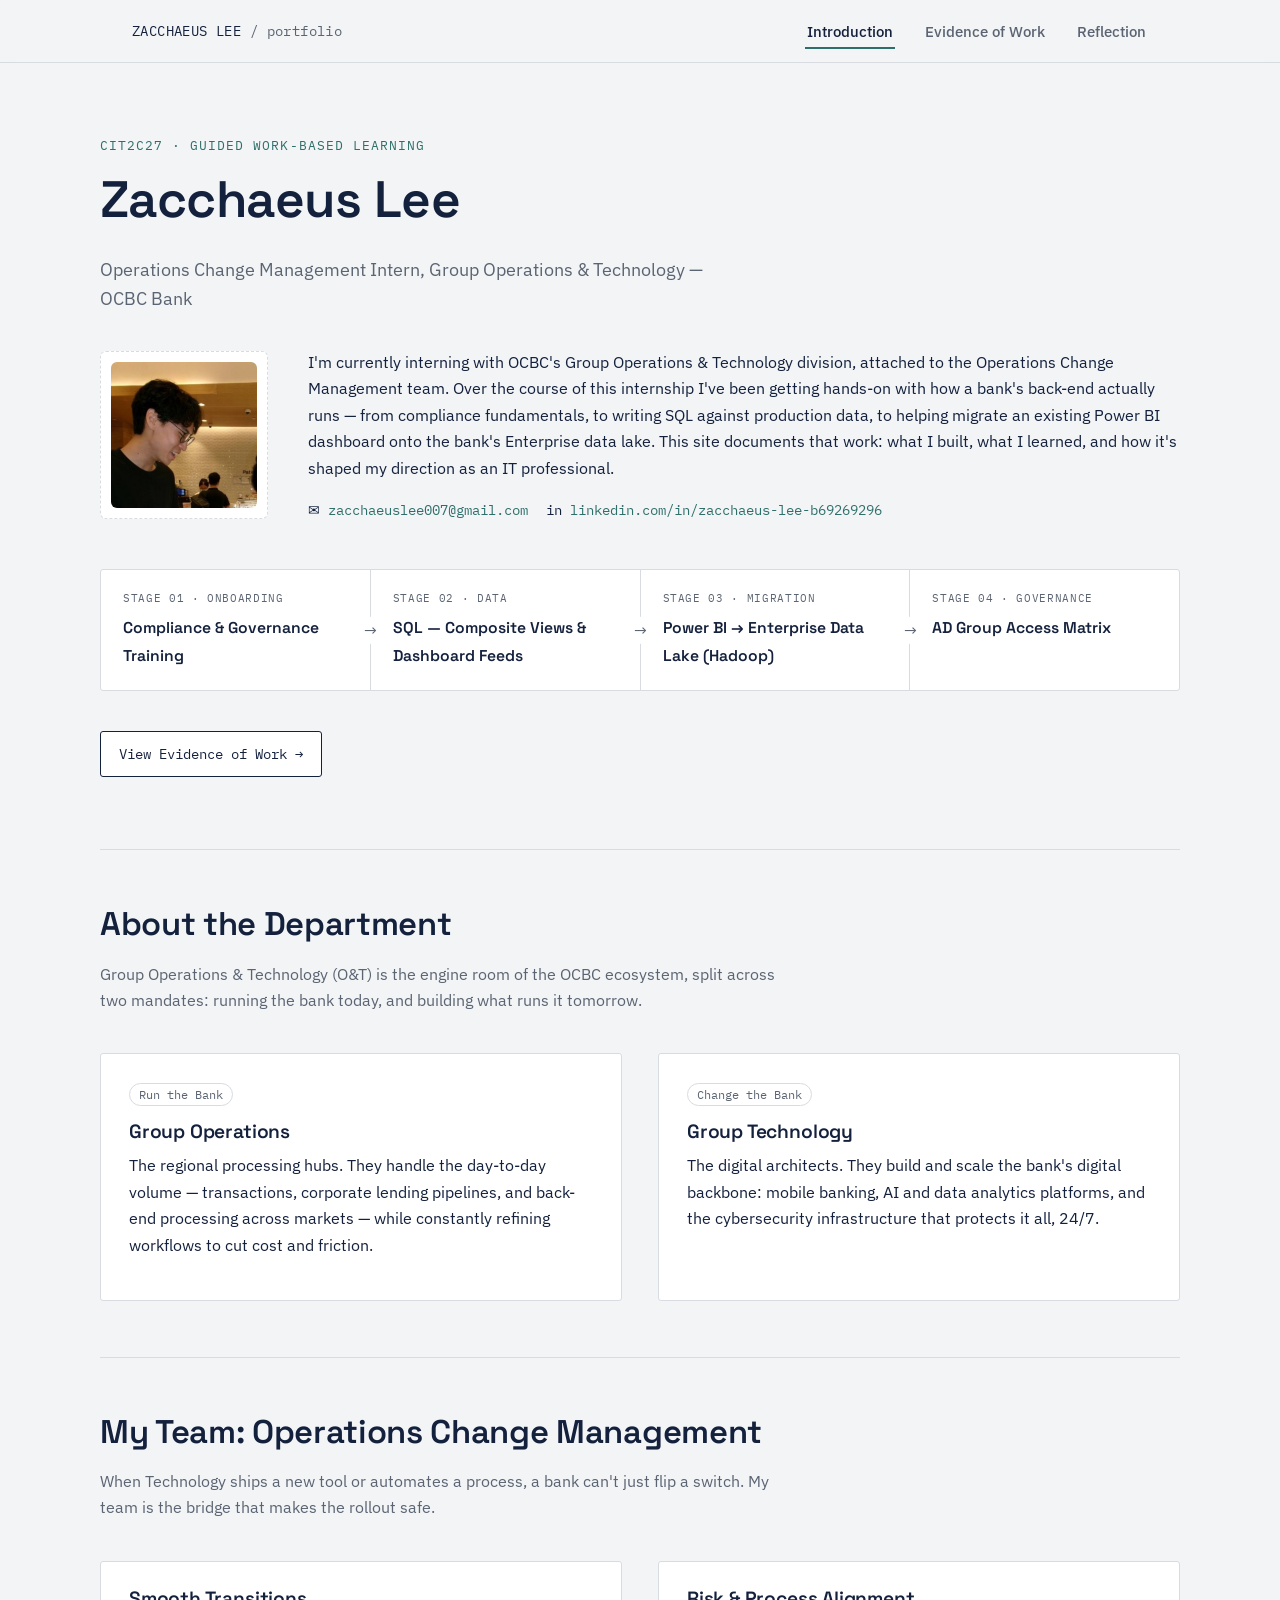
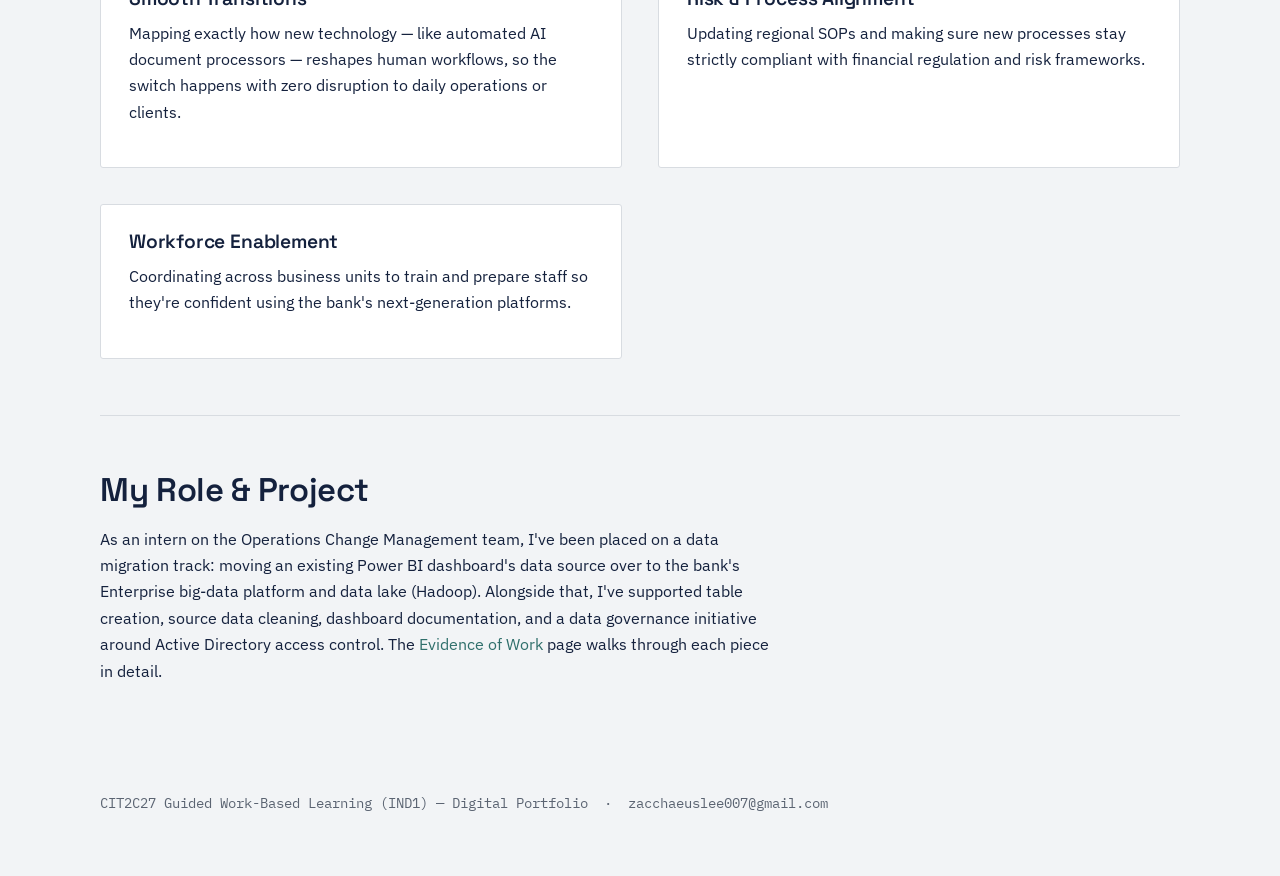
==== index.html @ f44d2886 "Add files via upload" ====
<!DOCTYPE html>
<html lang="en">
<head>
<meta charset="UTF-8">
<meta name="viewport" content="width=device-width, initial-scale=1.0">
<title>Zacchaeus Lee — Digital Portfolio</title>
<meta name="description" content="Digital portfolio for CIT2C27 Guided Work-Based Learning — Operations Change Management Intern, Group Operations &amp; Technology, OCBC.">
<link rel="preconnect" href="https://fonts.googleapis.com">
<link rel="preconnect" href="https://fonts.gstatic.com" crossorigin>
<link href="https://fonts.googleapis.com/css2?family=Space+Grotesk:wght@500;600;700&family=IBM+Plex+Sans:wght@400;500;600&family=IBM+Plex+Mono:wght@400;500&display=swap" rel="stylesheet">
<link rel="stylesheet" href="style.css">
</head>
<body>

<header class="site-header">
  <nav class="nav">
    <div class="nav__brand">ZACCHAEUS LEE <span class="muted">/ portfolio</span></div>
    <button class="nav__toggle" aria-label="Toggle navigation">☰ MENU</button>
    <ul class="nav__links">
      <li><a href="index.html" aria-current="page">Introduction</a></li>
      <li><a href="evidence.html">Evidence of Work</a></li>
      <li><a href="reflection.html">Reflection</a></li>
    </ul>
  </nav>
</header>

<main>

  <section class="hero container">
    <span class="hero__eyebrow">CIT2C27 · Guided Work-Based Learning</span>
    <h1>Zacchaeus Lee</h1>
    <p class="muted" style="font-size:1.1rem; max-width:640px;">
      Operations Change Management Intern, Group Operations &amp; Technology — OCBC Bank
    </p>

    <div class="hero__grid">
      <div class="hero__photo">
        <img src="profile.jpg" alt="Zacchaeus Lee">
      </div>
      <div>
        <p>
          I'm currently interning with OCBC's Group Operations &amp; Technology division, attached to the
          Operations Change Management team. Over the course of this internship I've been getting hands-on
          with how a bank's back-end actually runs — from compliance fundamentals, to writing SQL against
          production data, to helping migrate an existing Power BI dashboard onto the bank's Enterprise data
          lake. This site documents that work: what I built, what I learned, and how it's shaped my direction
          as an IT professional.
        </p>
        <div class="hero__contact">
          <span>✉ <a href="mailto:zacchaeuslee007@gmail.com">zacchaeuslee007@gmail.com</a></span>
          <span>in <a href="https://www.linkedin.com/in/zacchaeus-lee-b69269296" target="_blank" rel="noopener">linkedin.com/in/zacchaeus-lee-b69269296</a></span>
        </div>
      </div>
    </div>

    <!-- Signature element: a pipeline diagram styled on Zacchaeus's own SQL vocabulary
         (his scripts label sources LIVE / DEAD) — reused here as a map of how his
         internship work actually flows, and linking straight to the evidence page. -->
    <div class="pipeline">
      <div class="pipeline__row">
        <div class="pipeline__node">
          <span class="pipeline__label">Stage 01 · Onboarding</span>
          <span class="pipeline__title">Compliance &amp; Governance Training</span>
        </div>
        <div class="pipeline__node">
          <span class="pipeline__label">Stage 02 · Data</span>
          <span class="pipeline__title">SQL — Composite Views &amp; Dashboard Feeds</span>
        </div>
        <div class="pipeline__node">
          <span class="pipeline__label">Stage 03 · Migration</span>
          <span class="pipeline__title">Power BI → Enterprise Data Lake (Hadoop)</span>
        </div>
        <div class="pipeline__node">
          <span class="pipeline__label">Stage 04 · Governance</span>
          <span class="pipeline__title">AD Group Access Matrix</span>
        </div>
      </div>
    </div>
    <p class="mt-lg"><a class="btn" href="evidence.html">View Evidence of Work →</a></p>
  </section>

  <section class="block container">
    <h2>About the Department</h2>
    <p class="muted" style="max-width:680px;">
      Group Operations &amp; Technology (O&amp;T) is the engine room of the OCBC ecosystem, split across
      two mandates: running the bank today, and building what runs it tomorrow.
    </p>
    <div class="two-col mt-lg">
      <div class="card">
        <span class="chip">Run the Bank</span>
        <h3 style="margin-top:14px;">Group Operations</h3>
        <p>
          The regional processing hubs. They handle the day-to-day volume — transactions, corporate
          lending pipelines, and back-end processing across markets — while constantly refining workflows
          to cut cost and friction.
        </p>
      </div>
      <div class="card">
        <span class="chip">Change the Bank</span>
        <h3 style="margin-top:14px;">Group Technology</h3>
        <p>
          The digital architects. They build and scale the bank's digital backbone: mobile banking, AI and
          data analytics platforms, and the cybersecurity infrastructure that protects it all, 24/7.
        </p>
      </div>
    </div>
  </section>

  <section class="block container">
    <h2>My Team: Operations Change Management</h2>
    <p class="muted" style="max-width:680px;">
      When Technology ships a new tool or automates a process, a bank can't just flip a switch. My team
      is the bridge that makes the rollout safe.
    </p>
    <div class="two-col mt-lg">
      <div class="card">
        <h3>Smooth Transitions</h3>
        <p>
          Mapping exactly how new technology — like automated AI document processors — reshapes human
          workflows, so the switch happens with zero disruption to daily operations or clients.
        </p>
      </div>
      <div class="card">
        <h3>Risk &amp; Process Alignment</h3>
        <p>
          Updating regional SOPs and making sure new processes stay strictly compliant with financial
          regulation and risk frameworks.
        </p>
      </div>
      <div class="card">
        <h3>Workforce Enablement</h3>
        <p>
          Coordinating across business units to train and prepare staff so they're confident using the
          bank's next-generation platforms.
        </p>
      </div>
    </div>
  </section>

  <section class="block container">
    <h2>My Role &amp; Project</h2>
    <p style="max-width:680px;">
      As an intern on the Operations Change Management team, I've been placed on a data migration
      track: moving an existing Power BI dashboard's data source over to the bank's Enterprise big-data
      platform and data lake (Hadoop). Alongside that, I've supported table creation, source data cleaning,
      dashboard documentation, and a data governance initiative around Active Directory access control.
      The <a href="evidence.html">Evidence of Work</a> page walks through each piece in detail.
    </p>
  </section>

</main>

<footer class="site-footer container">
  <p>CIT2C27 Guided Work-Based Learning (IND1) — Digital Portfolio &nbsp;·&nbsp;
  <a href="mailto:zacchaeuslee007@gmail.com">zacchaeuslee007@gmail.com</a></p>
</footer>

<script src="main.js"></script>
</body>
</html>
---- style.css ----
/* ============================================================
   ZACCHAEUS LEE — Digital Portfolio
   Design tokens
   ============================================================ */

:root{
  --ink:        #14213D;   /* primary text, headings */
  --ink-soft:   #2B3A5C;
  --slate:      #5B6472;   /* secondary text */
  --paper:      #F2F4F6;   /* page background — cool, not cream */
  --panel:      #FFFFFF;   /* card / panel background */
  --line:       #D8DCE1;   /* hairline borders */
  --teal:       #2F6F6B;   /* accent — pipeline / active */
  --teal-soft:  #E4EEEC;
  --brick:      #A63D40;   /* accent — restricted / flag */
  --brick-soft: #F6E7E6;

  --font-display: 'Space Grotesk', sans-serif;
  --font-body:    'IBM Plex Sans', sans-serif;
  --font-mono:    'IBM Plex Mono', monospace;

  --radius: 3px;
  --maxw: 1080px;
}

*{ box-sizing:border-box; }

html{ scroll-behavior:smooth; }

body{
  margin:0;
  background:var(--paper);
  color:var(--ink);
  font-family:var(--font-body);
  font-size:16px;
  line-height:1.65;
  -webkit-font-smoothing:antialiased;
}

h1,h2,h3,h4{
  font-family:var(--font-display);
  color:var(--ink);
  line-height:1.15;
  margin:0 0 .5em 0;
  letter-spacing:-0.01em;
}

h1{ font-size:clamp(2.2rem, 4vw, 3.4rem); font-weight:600; }
h2{ font-size:clamp(1.5rem, 2.6vw, 2.05rem); font-weight:600; }
h3{ font-size:1.2rem; font-weight:600; }

p{ margin:0 0 1em 0; }

a{ color:var(--teal); text-decoration:none; }
a:hover{ text-decoration:underline; }

:focus-visible{
  outline:2px solid var(--teal);
  outline-offset:2px;
}

.container{
  max-width:var(--maxw);
  margin:0 auto;
  padding:0 32px;
}

/* ---------------- Status tags ----------------
   Borrowed directly from the vocabulary in Zacchaeus's own
   SQL comments ( -- SOURCE 1 - LIVE / -- SOURCE 2 - DEAD ),
   repurposed here to mark which evidence is visible vs.
   withheld for confidentiality. */
.status{
  display:inline-flex;
  align-items:center;
  gap:6px;
  font-family:var(--font-mono);
  font-size:.72rem;
  letter-spacing:.06em;
  text-transform:uppercase;
  padding:4px 10px;
  border-radius:100px;
  border:1px solid transparent;
  white-space:nowrap;
}
.status::before{
  content:'';
  width:6px; height:6px;
  border-radius:50%;
  background:currentColor;
  flex:none;
}
.status--live{
  color:var(--teal);
  background:var(--teal-soft);
  border-color:rgba(47,111,107,.25);
}
.status--restricted{
  color:var(--brick);
  background:var(--brick-soft);
  border-color:rgba(166,61,64,.25);
}

/* ---------------- Nav ---------------- */
.site-header{
  position:sticky; top:0; z-index:50;
  background:rgba(242,244,246,.92);
  backdrop-filter:blur(6px);
  border-bottom:1px solid var(--line);
}
.nav{
  display:flex;
  align-items:center;
  justify-content:space-between;
  padding:18px 32px;
  max-width:var(--maxw);
  margin:0 auto;
}
.nav__brand{
  font-family:var(--font-mono);
  font-size:.85rem;
  color:var(--ink);
  letter-spacing:.03em;
}
.nav__brand strong{ font-weight:600; }
.nav__links{
  display:flex;
  gap:28px;
  list-style:none;
  margin:0; padding:0;
}
.nav__links a{
  color:var(--slate);
  font-size:.92rem;
  font-weight:500;
  padding:6px 2px;
  border-bottom:2px solid transparent;
}
.nav__links a:hover,
.nav__links a[aria-current="page"]{
  color:var(--ink);
  text-decoration:none;
  border-bottom-color:var(--teal);
}
.nav__toggle{
  display:none;
  background:none;
  border:1px solid var(--line);
  border-radius:var(--radius);
  padding:8px 10px;
  font-family:var(--font-mono);
  cursor:pointer;
}

@media (max-width:720px){
  .nav__links{
    position:fixed;
    top:64px; left:0; right:0;
    background:var(--panel);
    border-bottom:1px solid var(--line);
    flex-direction:column;
    gap:0;
    padding:8px 32px 18px;
    display:none;
  }
  .nav__links.open{ display:flex; }
  .nav__links a{ padding:12px 0; border-bottom:1px solid var(--line); }
  .nav__toggle{ display:inline-block; }
}

/* ---------------- Hero (index) ---------------- */
.hero{
  padding:72px 0 56px;
  border-bottom:1px solid var(--line);
}
.hero__eyebrow{
  font-family:var(--font-mono);
  font-size:.8rem;
  letter-spacing:.08em;
  text-transform:uppercase;
  color:var(--teal);
  margin-bottom:14px;
  display:block;
}
.hero__grid{
  display:grid;
  grid-template-columns:auto 1fr;
  gap:40px;
  align-items:center;
  margin-top:36px;
}
.hero__photo{
  width:168px; height:168px;
  border-radius:6px;
  background:var(--panel);
  border:1px dashed var(--line);
  display:flex;
  align-items:center;
  justify-content:center;
  font-family:var(--font-mono);
  font-size:.72rem;
  color:var(--slate);
  text-align:center;
  padding:10px;
  overflow:hidden;
  flex:none;
}
.hero__photo img{
  width:100%; height:100%;
  object-fit:cover;
  border-radius:6px;
}
.hero__contact{
  margin-top:18px;
  display:flex;
  gap:18px;
  flex-wrap:wrap;
  font-family:var(--font-mono);
  font-size:.85rem;
}
@media (max-width:640px){
  .hero__grid{ grid-template-columns:1fr; }
  .hero__photo{ width:120px; height:120px; }
}

/* ---------------- Pipeline signature element ---------------- */
.pipeline{
  margin-top:48px;
  border:1px solid var(--line);
  border-radius:var(--radius);
  background:var(--panel);
  overflow-x:auto;
}
.pipeline__row{
  display:flex;
  align-items:stretch;
  min-width:640px;
}
.pipeline__node{
  flex:1;
  padding:20px 22px;
  border-right:1px solid var(--line);
  position:relative;
}
.pipeline__node:last-child{ border-right:none; }
.pipeline__node::after{
  content:'→';
  position:absolute;
  right:-13px; top:50%;
  transform:translateY(-50%);
  color:var(--slate);
  font-size:1rem;
  background:var(--panel);
  width:24px; text-align:center;
  z-index:1;
}
.pipeline__node:last-child::after{ content:''; }
.pipeline__label{
  font-family:var(--font-mono);
  font-size:.68rem;
  letter-spacing:.06em;
  text-transform:uppercase;
  color:var(--slate);
  display:block;
  margin-bottom:6px;
}
.pipeline__title{
  font-family:var(--font-display);
  font-weight:600;
  font-size:.98rem;
}

/* ---------------- Sections ---------------- */
section.block{
  padding:56px 0;
  border-bottom:1px solid var(--line);
}
section.block:last-of-type{ border-bottom:none; }

.two-col{
  display:grid;
  grid-template-columns:1fr 1fr;
  gap:36px;
}
@media (max-width:800px){
  .two-col{ grid-template-columns:1fr; }
}

.card{
  background:var(--panel);
  border:1px solid var(--line);
  border-radius:var(--radius);
  padding:26px 28px;
}

.tag-row{
  display:flex;
  gap:8px;
  flex-wrap:wrap;
  margin-bottom:14px;
}
.chip{
  font-family:var(--font-mono);
  font-size:.72rem;
  padding:3px 9px;
  border:1px solid var(--line);
  border-radius:100px;
  color:var(--slate);
}

/* ---------------- Evidence / Reflection page layout ---------------- */
.page-head{
  padding:52px 0 32px;
  border-bottom:1px solid var(--line);
}
.layout{
  display:grid;
  grid-template-columns:220px 1fr;
  gap:48px;
  padding:48px 0 80px;
  align-items:start;
}
@media (max-width:860px){
  .layout{ grid-template-columns:1fr; }
}
.toc{
  position:sticky;
  top:88px;
}
.toc__label{
  font-family:var(--font-mono);
  font-size:.7rem;
  letter-spacing:.08em;
  text-transform:uppercase;
  color:var(--slate);
  margin-bottom:12px;
  display:block;
}
.toc ul{ list-style:none; margin:0; padding:0; }
.toc li{ margin-bottom:2px; }
.toc a{
  display:block;
  font-size:.88rem;
  color:var(--slate);
  padding:7px 0 7px 14px;
  border-left:2px solid var(--line);
}
.toc a:hover{ color:var(--ink); text-decoration:none; border-left-color:var(--teal); }

.item{
  margin-bottom:64px;
  scroll-margin-top:88px;
}
.item__head{
  display:flex;
  align-items:baseline;
  justify-content:space-between;
  gap:16px;
  flex-wrap:wrap;
  margin-bottom:10px;
}
.item__meta{
  font-family:var(--font-mono);
  font-size:.78rem;
  color:var(--slate);
  margin-bottom:20px;
}

.confidential-note{
  border:1px solid rgba(166,61,64,.3);
  background:var(--brick-soft);
  border-radius:var(--radius);
  padding:16px 18px;
  font-size:.92rem;
  color:var(--ink-soft);
  margin:16px 0 22px;
}
.confidential-note strong{ color:var(--brick); }

pre{
  margin:0;
  background:#0F1B2E;
  color:#E4E9F0;
  border-radius:var(--radius);
  padding:20px 22px;
  overflow-x:auto;
  font-family:var(--font-mono);
  font-size:.82rem;
  line-height:1.6;
}
pre code{ font-family:inherit; }
.code-caption{
  font-family:var(--font-mono);
  font-size:.72rem;
  color:var(--slate);
  margin-top:8px;
}

.cert-grid{
  display:grid;
  grid-template-columns:repeat(3, 1fr);
  gap:16px;
  margin-top:8px;
}
@media (max-width:720px){
  .cert-grid{ grid-template-columns:repeat(2, 1fr); }
}
@media (max-width:480px){
  .cert-grid{ grid-template-columns:1fr; }
}
.cert{
  border:1px solid var(--line);
  border-radius:var(--radius);
  overflow:hidden;
  background:var(--panel);
}
.cert img{
  width:100%; display:block;
  border-bottom:1px solid var(--line);
}
.cert__cap{
  padding:10px 12px;
  font-size:.8rem;
  color:var(--slate);
}

/* ---------------- Reflection cards ---------------- */
.reflect-grid{
  display:grid;
  grid-template-columns:repeat(3, 1fr);
  gap:18px;
}
@media (max-width:800px){
  .reflect-grid{ grid-template-columns:1fr; }
}
.reflect-card{
  border:1px solid var(--line);
  background:var(--panel);
  border-radius:var(--radius);
  padding:20px 22px;
}
.reflect-card__label{
  font-family:var(--font-mono);
  font-size:.7rem;
  letter-spacing:.06em;
  text-transform:uppercase;
  color:var(--teal);
  display:block;
  margin-bottom:10px;
}

/* ---------------- Footer ---------------- */
.site-footer{
  padding:36px 0 48px;
  color:var(--slate);
  font-size:.85rem;
  font-family:var(--font-mono);
}
.site-footer a{ color:var(--slate); }

/* ---------------- Utility ---------------- */
.btn{
  display:inline-flex;
  align-items:center;
  gap:8px;
  font-family:var(--font-mono);
  font-size:.85rem;
  color:var(--ink);
  background:var(--panel);
  border:1px solid var(--ink);
  padding:11px 18px;
  border-radius:var(--radius);
}
.btn:hover{ background:var(--ink); color:var(--paper); text-decoration:none; }
.mt-lg{ margin-top:40px; }
.muted{ color:var(--slate); }
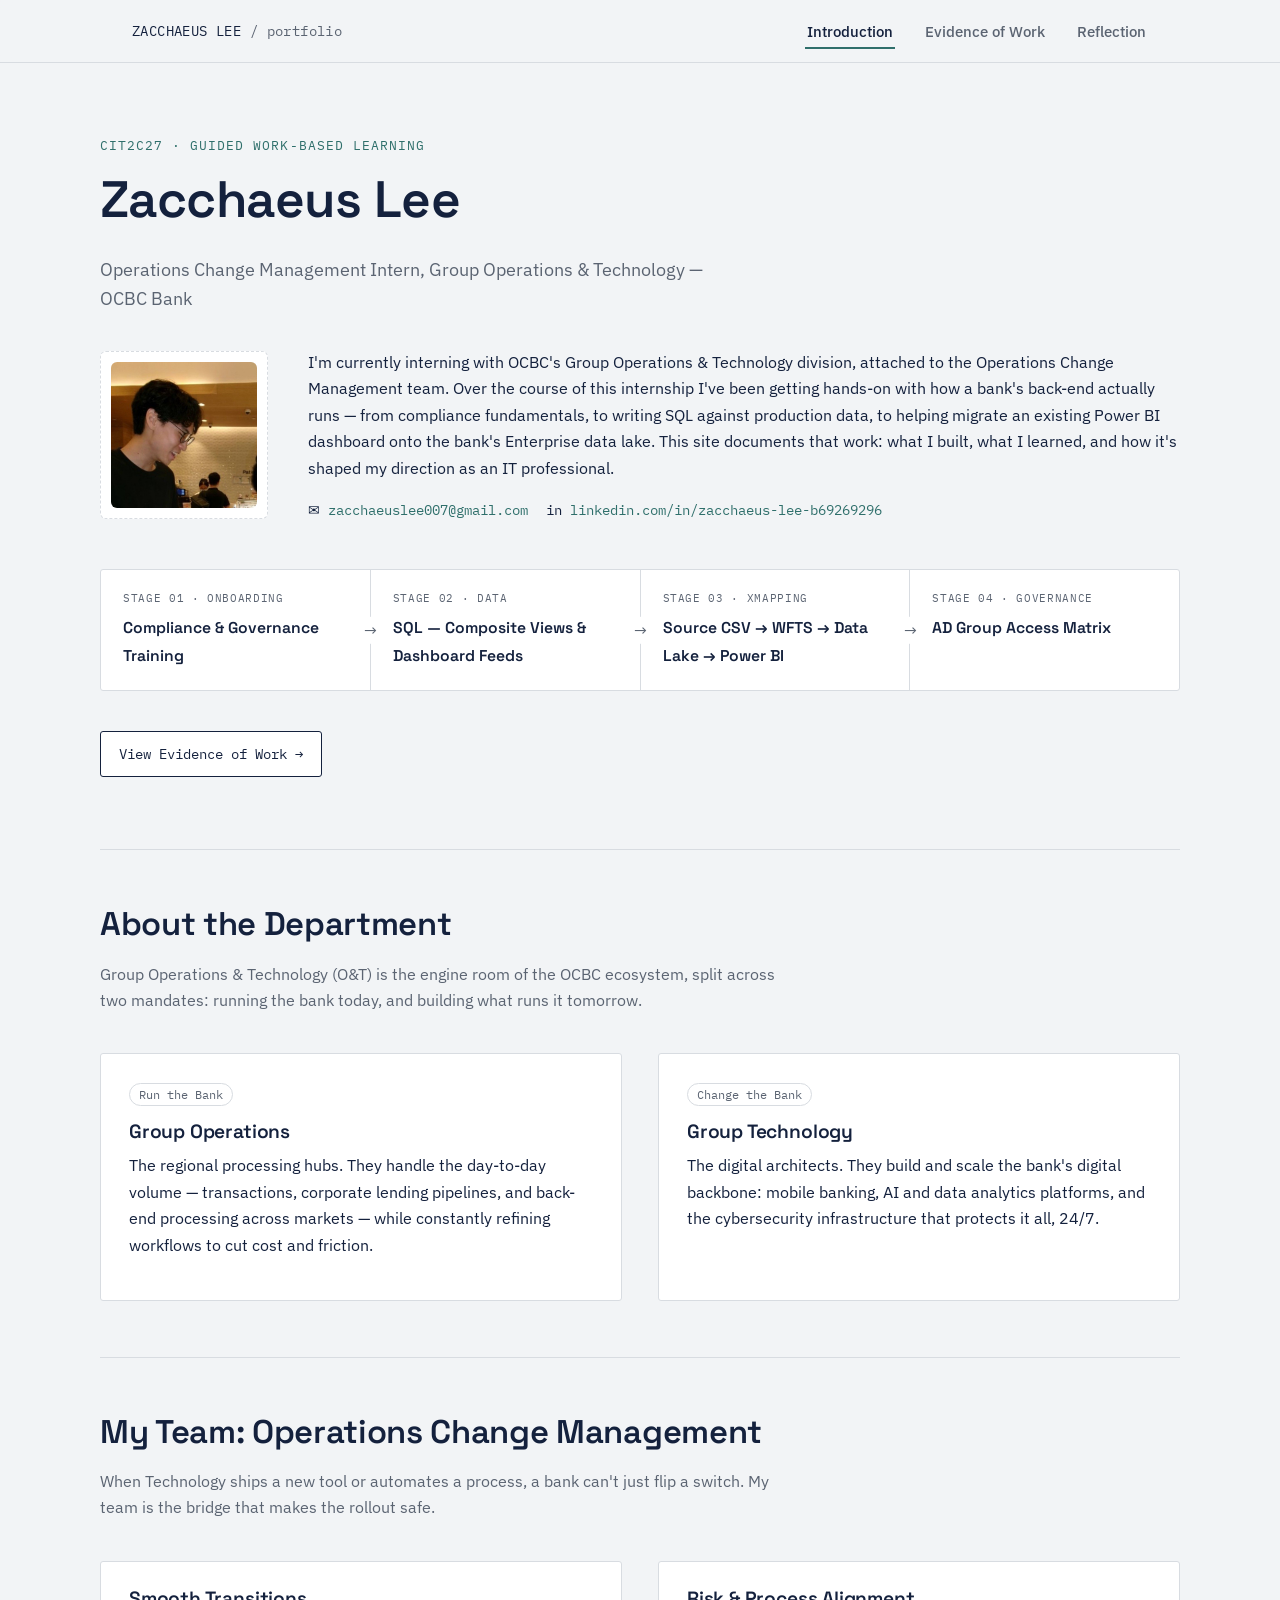
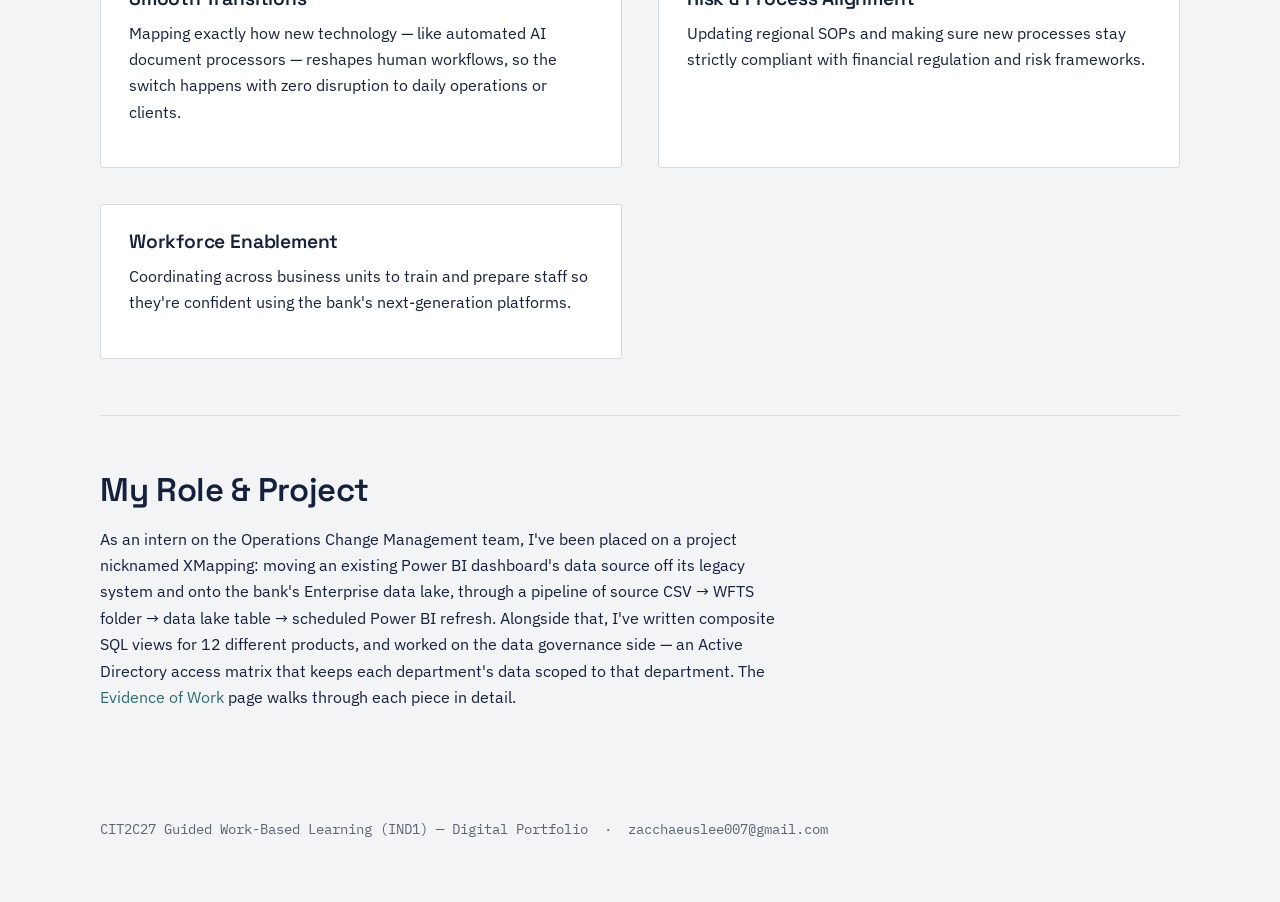
==== commit d98cc2e2: "Add files via upload" ====
--- a/index.html
+++ b/index.html
@@ -67,8 +67,8 @@
           <span class="pipeline__title">SQL — Composite Views &amp; Dashboard Feeds</span>
         </div>
         <div class="pipeline__node">
-          <span class="pipeline__label">Stage 03 · Migration</span>
-          <span class="pipeline__title">Power BI → Enterprise Data Lake (Hadoop)</span>
+          <span class="pipeline__label">Stage 03 · XMapping</span>
+          <span class="pipeline__title">Source CSV → WFTS → Data Lake → Power BI</span>
         </div>
         <div class="pipeline__node">
           <span class="pipeline__label">Stage 04 · Governance</span>
@@ -140,11 +140,13 @@
   <section class="block container">
     <h2>My Role &amp; Project</h2>
     <p style="max-width:680px;">
-      As an intern on the Operations Change Management team, I've been placed on a data migration
-      track: moving an existing Power BI dashboard's data source over to the bank's Enterprise big-data
-      platform and data lake (Hadoop). Alongside that, I've supported table creation, source data cleaning,
-      dashboard documentation, and a data governance initiative around Active Directory access control.
-      The <a href="evidence.html">Evidence of Work</a> page walks through each piece in detail.
+      As an intern on the Operations Change Management team, I've been placed on a project nicknamed
+      XMapping: moving an existing Power BI dashboard's data source off its legacy system and onto the
+      bank's Enterprise data lake, through a pipeline of source CSV → WFTS folder → data lake table →
+      scheduled Power BI refresh. Alongside that, I've written composite SQL views for 12 different
+      products, and worked on the data governance side — an Active Directory access matrix that keeps
+      each department's data scoped to that department. The <a href="evidence.html">Evidence of Work</a>
+      page walks through each piece in detail.
     </p>
   </section>
 
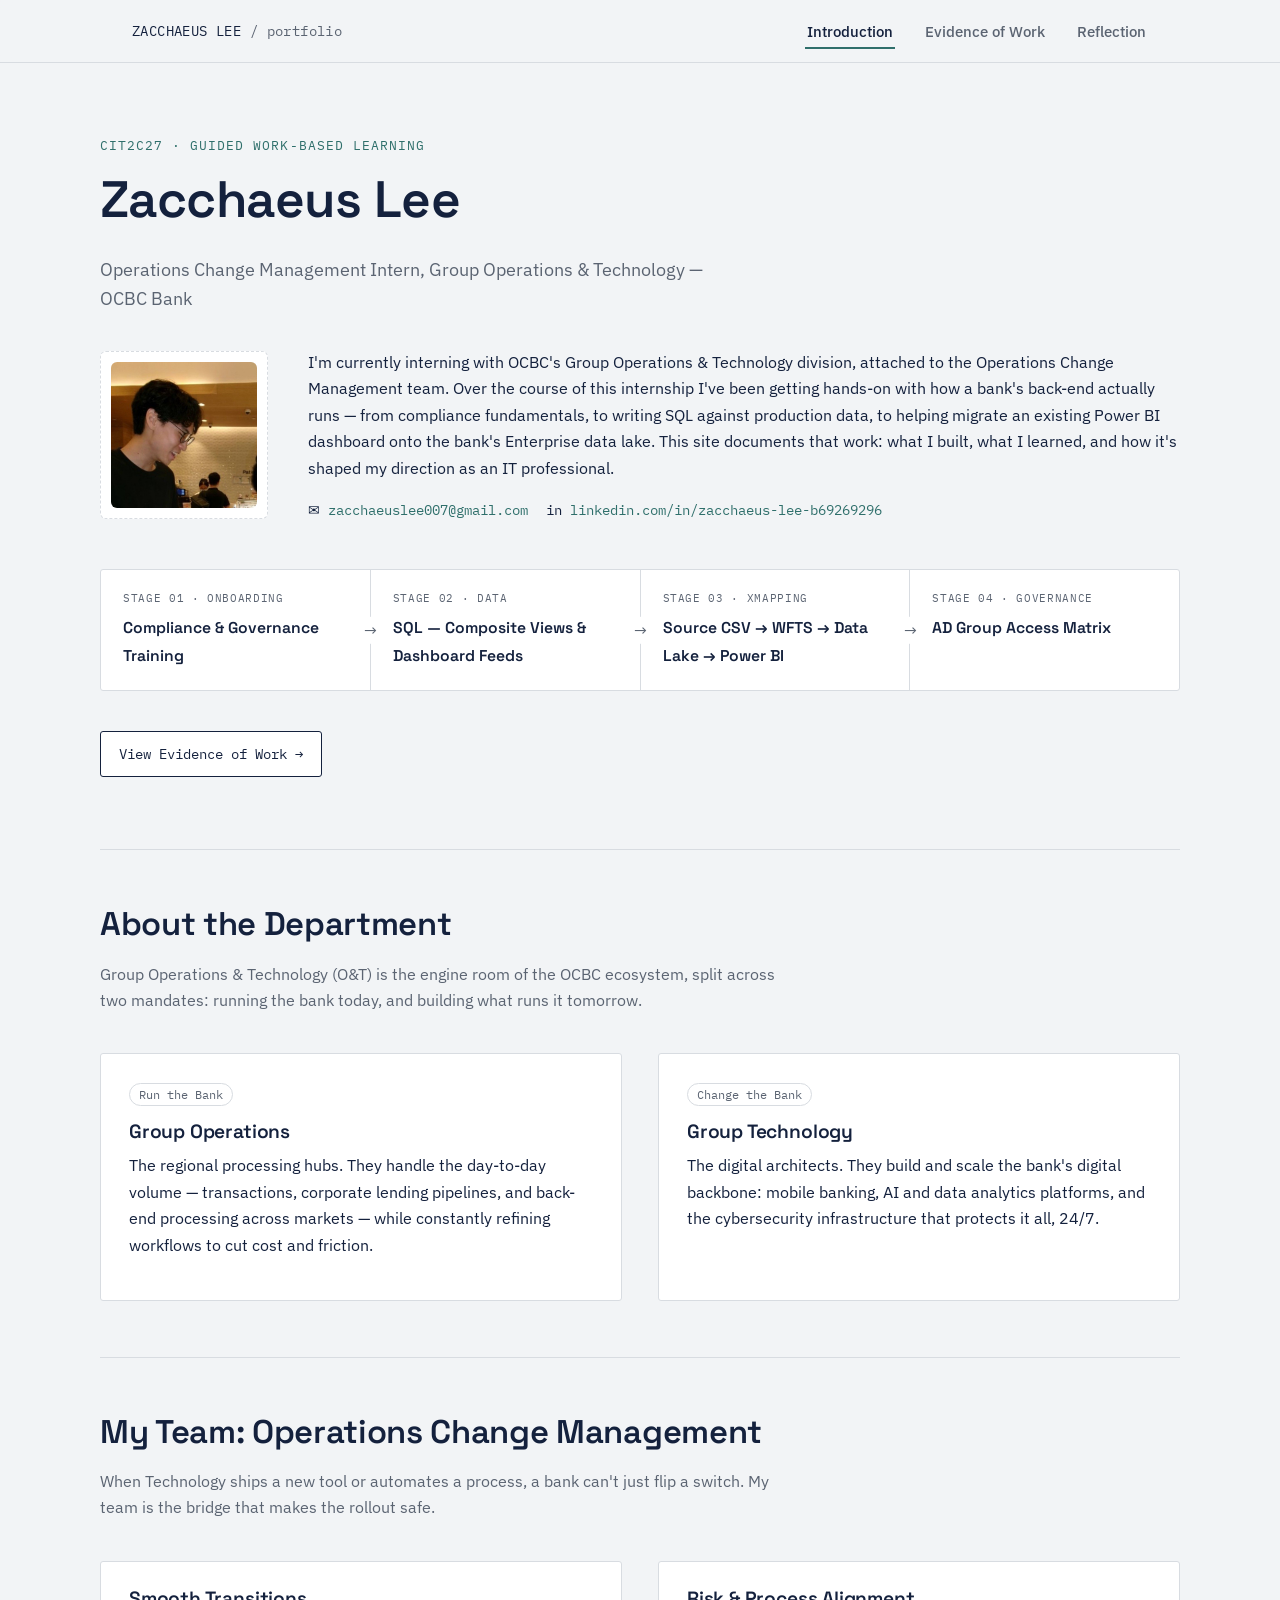
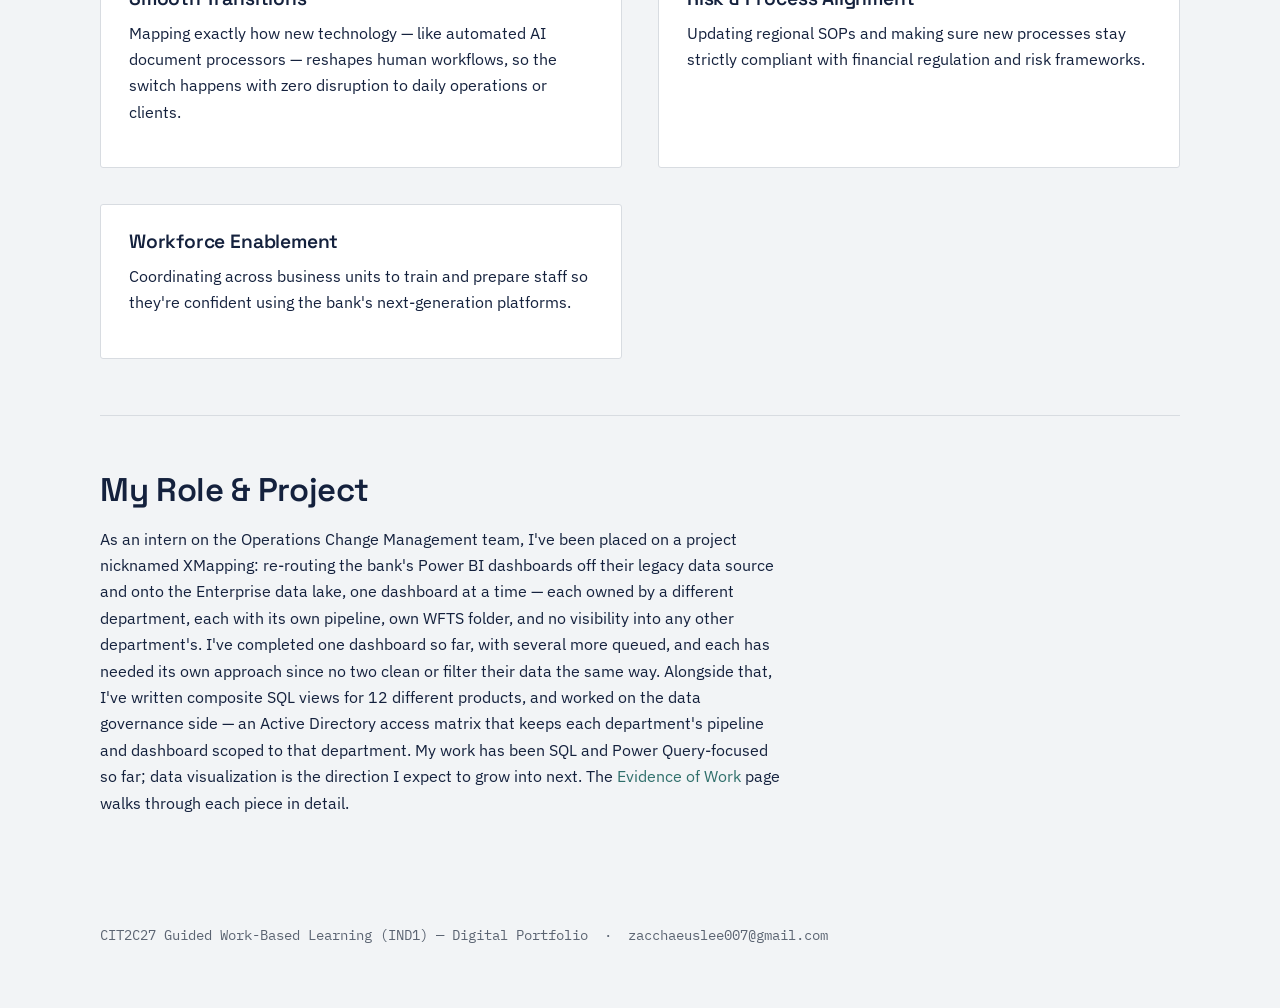
==== commit 4e6bf18d: "Add files via upload" ====
--- a/index.html
+++ b/index.html
@@ -141,12 +141,15 @@
     <h2>My Role &amp; Project</h2>
     <p style="max-width:680px;">
       As an intern on the Operations Change Management team, I've been placed on a project nicknamed
-      XMapping: moving an existing Power BI dashboard's data source off its legacy system and onto the
-      bank's Enterprise data lake, through a pipeline of source CSV → WFTS folder → data lake table →
-      scheduled Power BI refresh. Alongside that, I've written composite SQL views for 12 different
-      products, and worked on the data governance side — an Active Directory access matrix that keeps
-      each department's data scoped to that department. The <a href="evidence.html">Evidence of Work</a>
-      page walks through each piece in detail.
+      XMapping: re-routing the bank's Power BI dashboards off their legacy data source and onto the
+      Enterprise data lake, one dashboard at a time — each owned by a different department, each with
+      its own pipeline, own WFTS folder, and no visibility into any other department's. I've completed
+      one dashboard so far, with several more queued, and each has needed its own approach since no
+      two clean or filter their data the same way. Alongside that, I've written composite SQL views for
+      12 different products, and worked on the data governance side — an Active Directory access matrix
+      that keeps each department's pipeline and dashboard scoped to that department. My work has been
+      SQL and Power Query-focused so far; data visualization is the direction I expect to grow into
+      next. The <a href="evidence.html">Evidence of Work</a> page walks through each piece in detail.
     </p>
   </section>
 
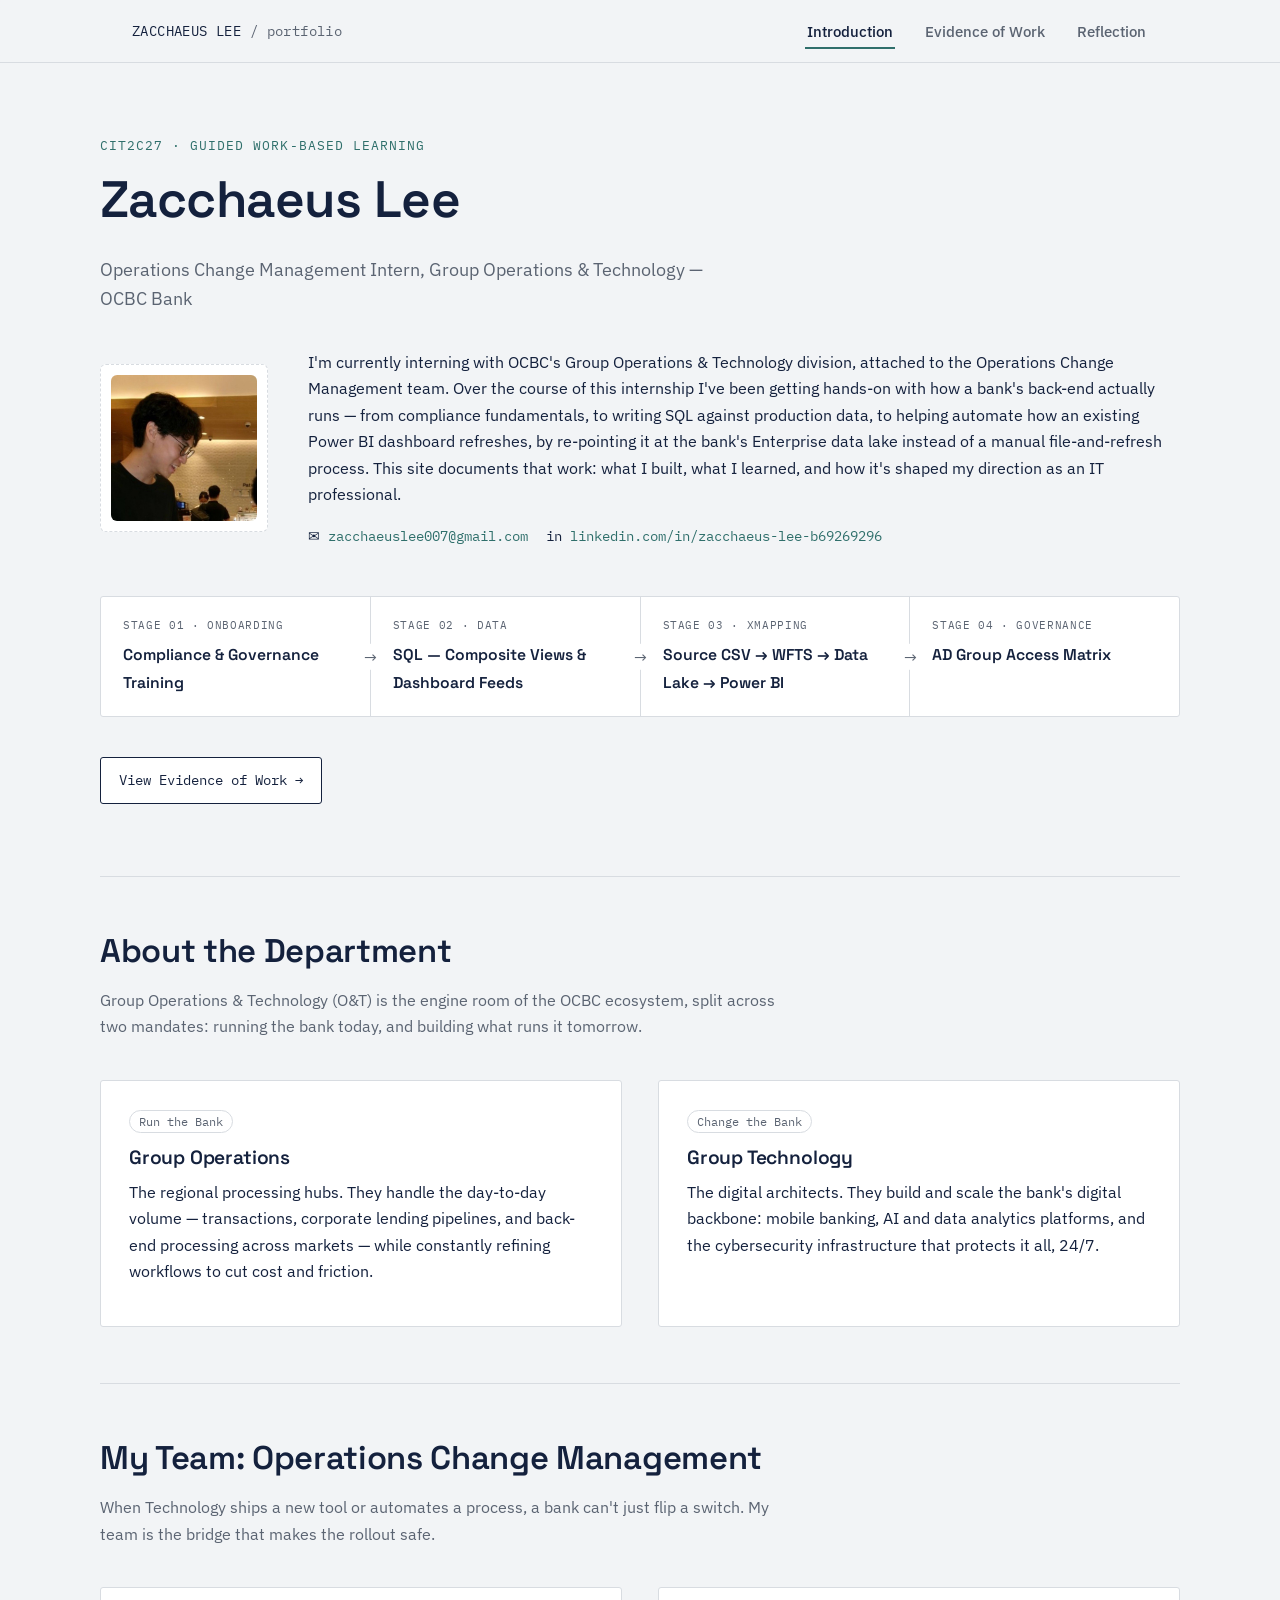
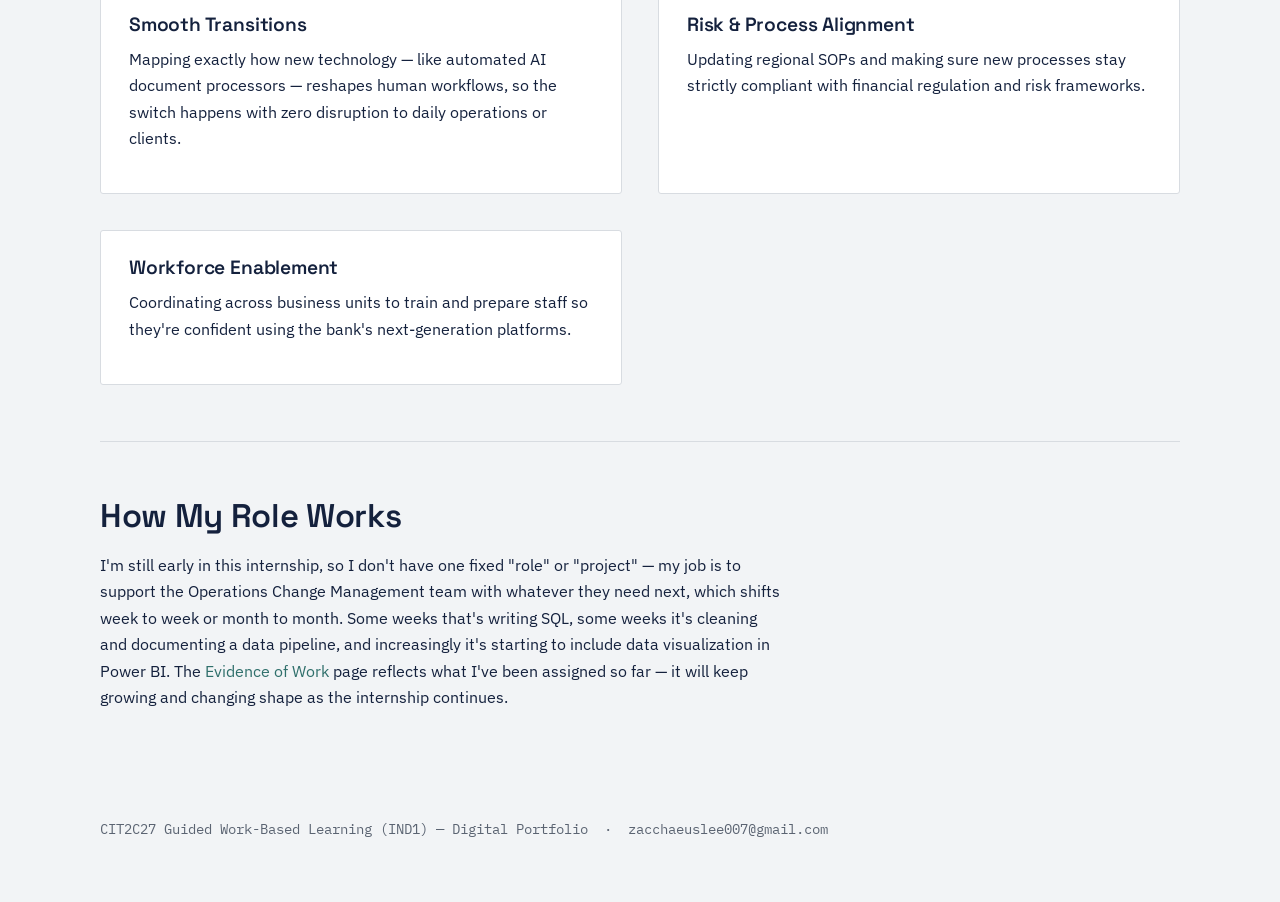
==== commit ea88563b: "Add files via upload" ====
--- a/index.html
+++ b/index.html
@@ -42,9 +42,10 @@
           I'm currently interning with OCBC's Group Operations &amp; Technology division, attached to the
           Operations Change Management team. Over the course of this internship I've been getting hands-on
           with how a bank's back-end actually runs — from compliance fundamentals, to writing SQL against
-          production data, to helping migrate an existing Power BI dashboard onto the bank's Enterprise data
-          lake. This site documents that work: what I built, what I learned, and how it's shaped my direction
-          as an IT professional.
+          production data, to helping automate how an existing Power BI dashboard refreshes, by re-pointing
+          it at the bank's Enterprise data lake instead of a manual file-and-refresh process. This site
+          documents that work: what I built, what I learned, and how it's shaped my direction as an IT
+          professional.
         </p>
         <div class="hero__contact">
           <span>✉ <a href="mailto:zacchaeuslee007@gmail.com">zacchaeuslee007@gmail.com</a></span>
@@ -138,18 +139,14 @@
   </section>
 
   <section class="block container">
-    <h2>My Role &amp; Project</h2>
+    <h2>How My Role Works</h2>
     <p style="max-width:680px;">
-      As an intern on the Operations Change Management team, I've been placed on a project nicknamed
-      XMapping: re-routing the bank's Power BI dashboards off their legacy data source and onto the
-      Enterprise data lake, one dashboard at a time — each owned by a different department, each with
-      its own pipeline, own WFTS folder, and no visibility into any other department's. I've completed
-      one dashboard so far, with several more queued, and each has needed its own approach since no
-      two clean or filter their data the same way. Alongside that, I've written composite SQL views for
-      12 different products, and worked on the data governance side — an Active Directory access matrix
-      that keeps each department's pipeline and dashboard scoped to that department. My work has been
-      SQL and Power Query-focused so far; data visualization is the direction I expect to grow into
-      next. The <a href="evidence.html">Evidence of Work</a> page walks through each piece in detail.
+      I'm still early in this internship, so I don't have one fixed "role" or "project" — my job is to
+      support the Operations Change Management team with whatever they need next, which shifts week to
+      week or month to month. Some weeks that's writing SQL, some weeks it's cleaning and documenting a
+      data pipeline, and increasingly it's starting to include data visualization in Power BI. The
+      <a href="evidence.html">Evidence of Work</a> page reflects what I've been assigned so far — it
+      will keep growing and changing shape as the internship continues.
     </p>
   </section>
 
--- a/style.css
+++ b/style.css
@@ -26,6 +26,10 @@
 *{ box-sizing:border-box; }
 
 html{ scroll-behavior:smooth; }
+html, body{
+  max-width:100%;
+  overflow-x:hidden;
+}
 
 body{
   margin:0;
@@ -36,6 +40,8 @@
   line-height:1.65;
   -webkit-font-smoothing:antialiased;
 }
+
+img{ max-width:100%; height:auto; }
 
 h1,h2,h3,h4{
   font-family:var(--font-display);
@@ -184,7 +190,7 @@
 }
 .hero__grid{
   display:grid;
-  grid-template-columns:auto 1fr;
+  grid-template-columns:auto minmax(0,1fr);
   gap:40px;
   align-items:center;
   margin-top:36px;
@@ -279,7 +285,7 @@
 
 .two-col{
   display:grid;
-  grid-template-columns:1fr 1fr;
+  grid-template-columns:minmax(0,1fr) minmax(0,1fr);
   gap:36px;
 }
 @media (max-width:800px){
@@ -315,7 +321,7 @@
 }
 .layout{
   display:grid;
-  grid-template-columns:220px 1fr;
+  grid-template-columns:220px minmax(0,1fr);
   gap:48px;
   padding:48px 0 80px;
   align-items:start;
@@ -379,6 +385,8 @@
 
 pre{
   margin:0;
+  max-width:100%;
+  box-sizing:border-box;
   background:#0F1B2E;
   color:#E4E9F0;
   border-radius:var(--radius);
@@ -398,7 +406,7 @@
 
 .cert-grid{
   display:grid;
-  grid-template-columns:repeat(3, 1fr);
+  grid-template-columns:repeat(3, minmax(0,1fr));
   gap:16px;
   margin-top:8px;
 }
@@ -427,7 +435,7 @@
 /* ---------------- Reflection cards ---------------- */
 .reflect-grid{
   display:grid;
-  grid-template-columns:repeat(3, 1fr);
+  grid-template-columns:repeat(3, minmax(0,1fr));
   gap:18px;
 }
 @media (max-width:800px){
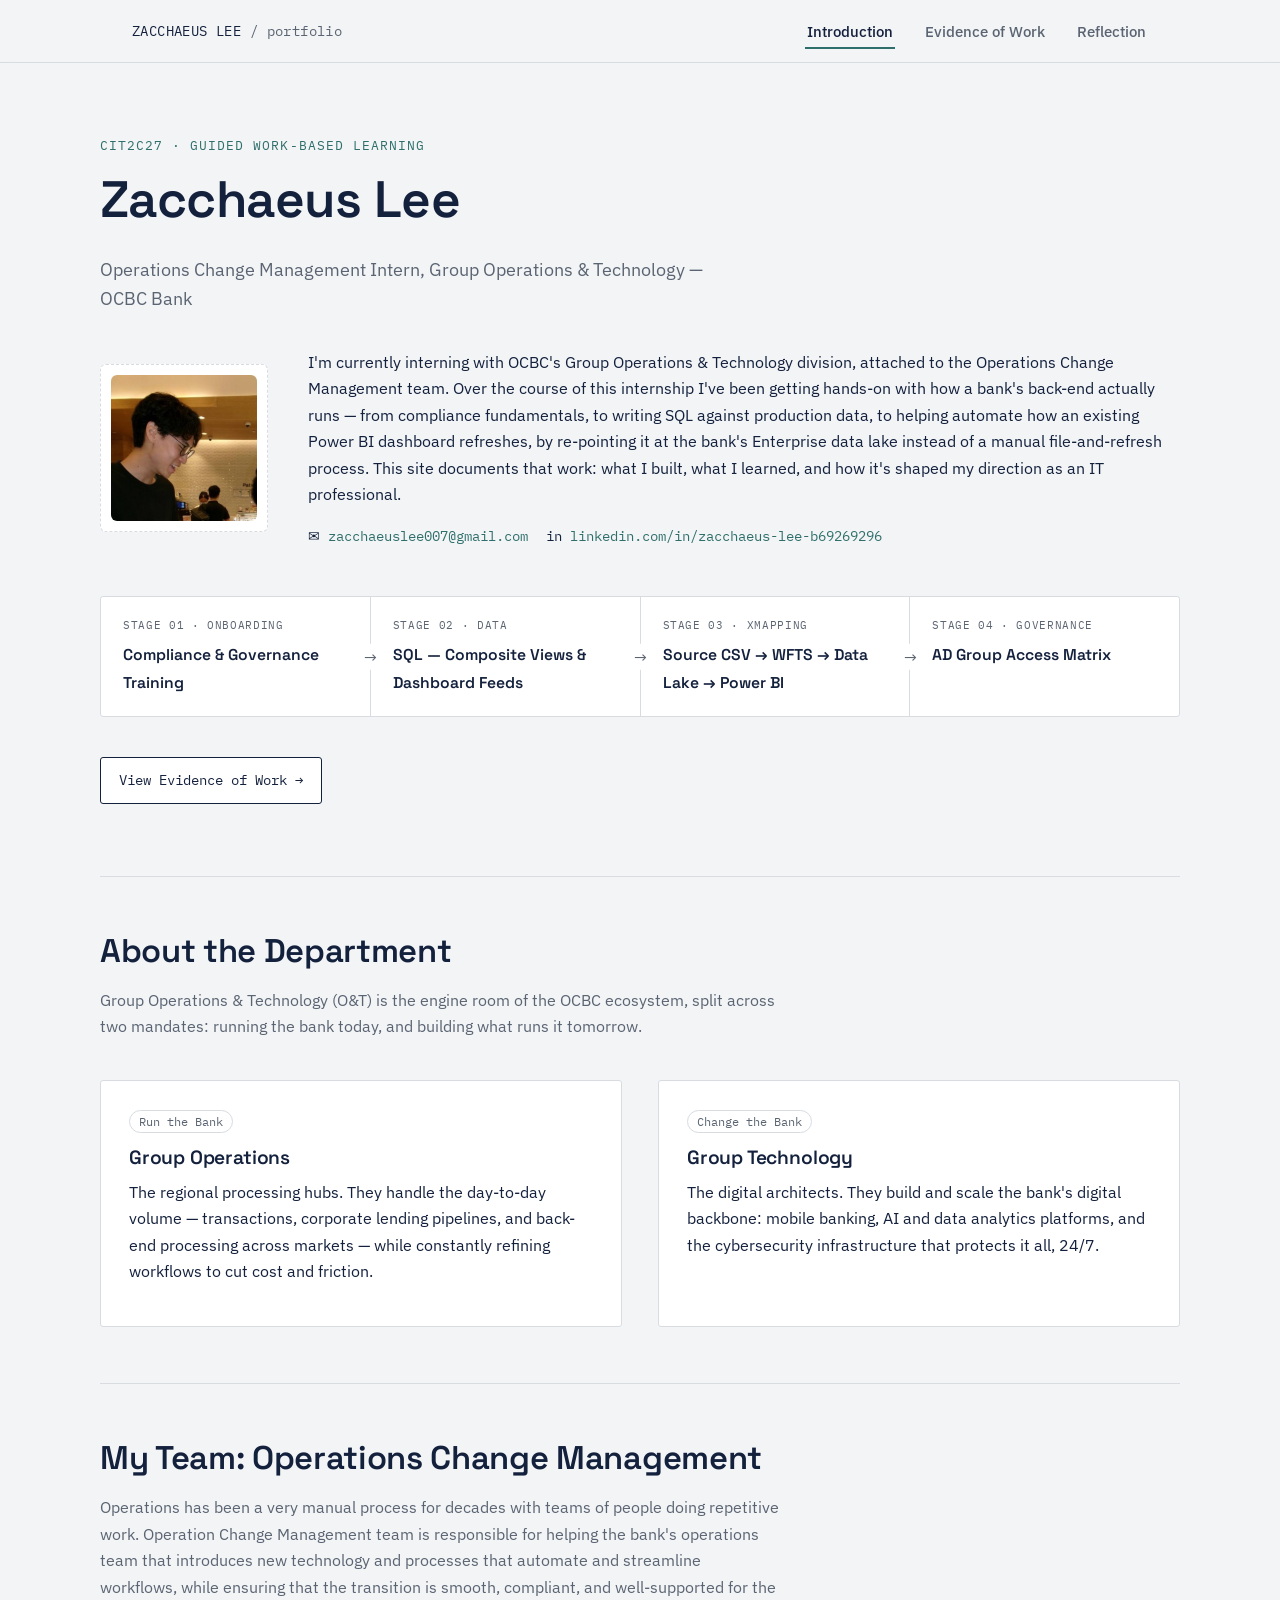
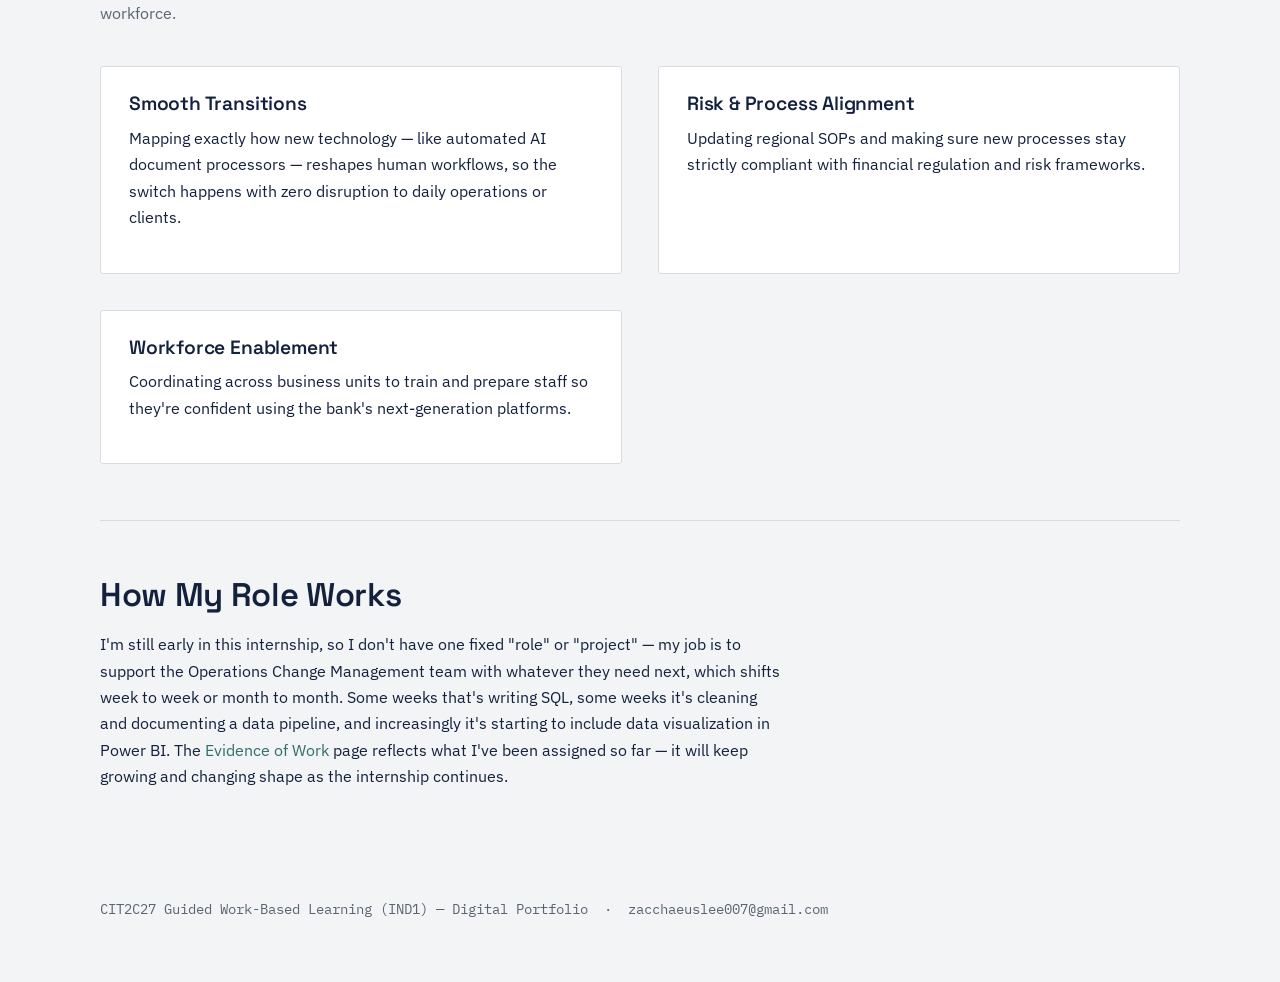
==== commit 6fd82ee3: "Add files via upload" ====
--- a/index.html
+++ b/index.html
@@ -110,8 +110,9 @@
   <section class="block container">
     <h2>My Team: Operations Change Management</h2>
     <p class="muted" style="max-width:680px;">
-      When Technology ships a new tool or automates a process, a bank can't just flip a switch. My team
-      is the bridge that makes the rollout safe.
+      Operations has been a very manual process for decades with teams of people doing repetitive work. Operation Change Management team is responsible for helping
+      the bank's operations team that introduces new technology and processes that automate and streamline workflows, while ensuring that
+      the transition is smooth, compliant, and well-supported for the workforce.
     </p>
     <div class="two-col mt-lg">
       <div class="card">
--- a/style.css
+++ b/style.css
@@ -39,6 +39,7 @@
   font-size:16px;
   line-height:1.65;
   -webkit-font-smoothing:antialiased;
+  overflow-wrap:break-word;
 }
 
 img{ max-width:100%; height:auto; }
@@ -66,9 +67,11 @@
 }
 
 .container{
+  width:100%;
   max-width:var(--maxw);
   margin:0 auto;
   padding:0 32px;
+  box-sizing:border-box;
 }
 
 /* ---------------- Status tags ----------------
